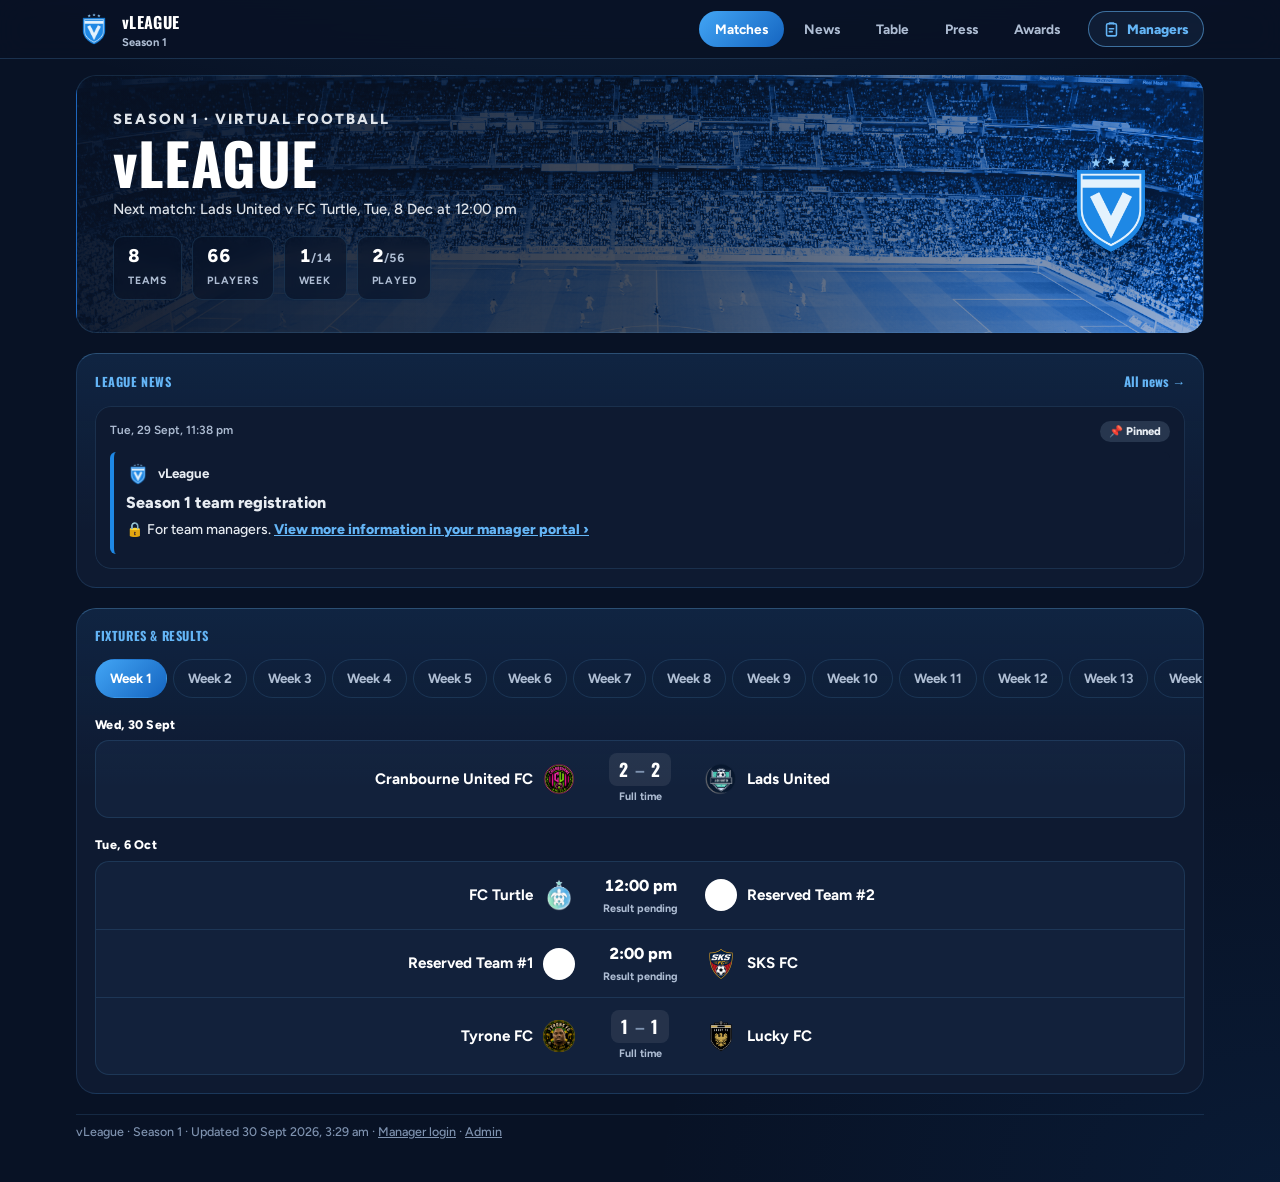
==== index.html @ 28e67afb "vLeague: a balanced mix of blue. Dark navy page, blue-washed cards, blue section titles Between the " ====
<!DOCTYPE html>
<html lang="en">
<head>
  <meta charset="UTF-8">
  <meta name="viewport" content="width=device-width, initial-scale=1.0, viewport-fit=cover">
  <title>vLeague</title>
  <meta name="description" content="Fixtures, results and live matches for vLeague Season 1.">
  <meta name="theme-color" content="#061a38">
  <link rel="icon" type="image/png" href="assets/league/logo.png">
  <link rel="preconnect" href="https://fonts.googleapis.com">
  <link rel="preconnect" href="https://fonts.gstatic.com" crossorigin>
  <link rel="stylesheet" href="https://fonts.googleapis.com/css2?family=Oswald:wght@500;700&family=Figtree:wght@400;500;600;700;800&display=swap">
  <link rel="stylesheet" href="css/styles.css?v=202609301619">
  <link rel="stylesheet" href="css/news.css?v=202609301619">
  <script type="importmap">{"imports":{"./js/admin-league.js":"./js/admin-league.js?v=202609301619","./js/admin-news.js":"./js/admin-news.js?v=202609301619","./js/admin-ui.js":"./js/admin-ui.js?v=202609301619","./js/admin.js":"./js/admin.js?v=202609301619","./js/awards.js":"./js/awards.js?v=202609301619","./js/broadcast.js":"./js/broadcast.js?v=202609301619","./js/config.js":"./js/config.js?v=202609301619","./js/data.js":"./js/data.js?v=202609301619","./js/highlights.js":"./js/highlights.js?v=202609301619","./js/home.js":"./js/home.js?v=202609301619","./js/league.js":"./js/league.js?v=202609301619","./js/manager-news.js":"./js/manager-news.js?v=202609301619","./js/manager-scout.js":"./js/manager-scout.js?v=202609301619","./js/manager.js":"./js/manager.js?v=202609301619","./js/managers.js":"./js/managers.js?v=202609301619","./js/match-player.js":"./js/match-player.js?v=202609301619","./js/match.js":"./js/match.js?v=202609301619","./js/news-page.js":"./js/news-page.js?v=202609301619","./js/news.js":"./js/news.js?v=202609301619","./js/press-effect.js":"./js/press-effect.js?v=202609301619","./js/press-panels.js":"./js/press-panels.js?v=202609301619","./js/press-view.js":"./js/press-view.js?v=202609301619","./js/press.js":"./js/press.js?v=202609301619","./js/replay.js":"./js/replay.js?v=202609301619","./js/sim-worker.js":"./js/sim-worker.js?v=202609301619","./js/simulate.js":"./js/simulate.js?v=202609301619","./js/table.js":"./js/table.js?v=202609301619","./js/ui.js":"./js/ui.js?v=202609301619","./js/updates.js":"./js/updates.js?v=202609301619","./js/viewers.js":"./js/viewers.js?v=202609301619"}}</script>
  <script type="module" src="js/home.js?v=202609301619"></script>
  <script type="module" src="js/updates.js?v=202609301619"></script>
</head>
<body>
  <header class="topbar">
    <div class="topbar-inner">
      <a class="brand" href="index.html"><img src="assets/league/logo.png" alt="" onerror="this.remove()"><span><b><span class="long">vLEAGUE</span><span class="short">vLEAGUE</span></b><small id="season-label">Season 1</small></span></a>
      <nav class="nav" aria-label="Site">
        <a href="index.html" aria-current="page">Matches</a>
        <a href="news.html">News</a>
        <a href="table.html">Table</a>
        <a href="press.html">Press</a>
        <a href="awards.html">Awards</a>
      </nav>
      <a class="mgr-btn" href="manager.html" aria-label="Manager Hub"><svg viewBox="0 0 24 24" fill="none" stroke="currentColor" stroke-width="2.2" stroke-linecap="round" stroke-linejoin="round" aria-hidden="true"><rect x="5" y="4" width="14" height="17" rx="2"/><path d="M9 4V3h6v1"/><path d="M9 11h6M9 15h4"/></svg><span>Managers</span></a>
    </div>
  </header>

  <div class="app">
    <section class="hero">
      <div class="hero-text">
        <p class="eyebrow" id="hero-eyebrow">Season 1 · Virtual football</p>
        <h1 class="hero-name">vLEAGUE</h1>
        <p id="hero-status">Loading matches…</p>
        <div class="hero-facts" id="hero-facts"></div>
      </div>
      <img class="hero-logo" src="assets/league/logo.png" alt="" onerror="this.remove()">
    </section>

    <div class="notice" id="notice" hidden></div>

    <section class="card news-latest" id="news-latest" hidden>
      <h2 class="card-title">League news <a href="news.html">All news →</a></h2>
      <div class="nw-list" id="news-latest-list"></div>
    </section>

    <section class="card" id="fixtures">
      <h2 class="card-title">Fixtures &amp; results</h2>
      <div class="tabs" id="week-tabs" role="tablist" aria-label="Week"></div>
      <div class="match-list" id="week-list" role="tabpanel"><div class="loading"><div class="spinner"></div>Loading matches…</div></div>
    </section>

    <footer class="site-footer">
      <span>vLeague · Season 1 <span id="updated"></span> · <a href="manager.html">Manager login</a> · <a href="admin.html">Admin</a></span>
    </footer>
  </div>
</body>
</html>
---- css/styles.css ----
/* ==========================================================
   vLeague Season 1. Navy background, the Material Blue ramp, white as the accent (docs/BRAND.md).
   Mobile first: every layout works from 320px phones up to wide desktops.
   League colours live in the tokens below; team colours are the teams' own.
   ========================================================== */
:root {
  /* The Material Blue ramp */
  --blue-50: #e3f2fd; --blue-100: #bbdefb; --blue-200: #90caf9; --blue-300: #64b5f6; --blue-400: #42a5f5;
  --blue-500: #2196f3; --blue-600: #1e88e5; --blue-700: #1976d2; --blue-800: #1565c0; --blue-900: #0d47a1;
  --navy: #061a38;
  --white: #ffffff;

  /* Page neutrals: very dark navy, between flat black and brand blue. Blue accents do the rest. */
  --bg: #081225;
  --text: var(--white);
  --muted: #aebdd3;
  --faint: #7f93b0;
  --line: rgba(100, 181, 246, 0.14);
  --line-strong: #274066;
  --glass-border: var(--line);
  --surface: #0e1a31;
  --surface-raised: #15243f;
  --surface-2: rgba(100, 181, 246, 0.05);

  --brand-1: var(--blue-400);
  --brand-2: var(--blue-800);
  --brand: var(--blue-300);
  --brand-grad: linear-gradient(135deg, var(--blue-400) 0%, var(--blue-800) 100%);
  --on-brand: var(--white);            /* text on --brand-grad and blue fills */

  /* Match states: blues and white only (the pill text and dot carry the meaning) */
  --upcoming: var(--blue-400);
  --final: var(--blue-200);
  --live: var(--white);
  --loss: var(--blue-400);
  --draw: var(--blue-200);
  --gold: linear-gradient(135deg, var(--blue-50), var(--white), var(--blue-100));
  --gold-solid: var(--white);

  --font: 'Figtree', system-ui, -apple-system, 'Segoe UI', sans-serif;
  --font-display: 'Oswald', 'Arial Narrow', 'Roboto Condensed', sans-serif;
  --r-lg: 20px;
  --r-md: 14px;
  --r-sm: 10px;
  --max: 1160px;
}

*, *::before, *::after { box-sizing: border-box; }
html { scroll-behavior: smooth; -webkit-text-size-adjust: 100%; }
body {
  margin: 0; font-family: var(--font); font-weight: 500; line-height: 1.5;
  color: var(--text); min-height: 100vh;
  background: radial-gradient(1200px 500px at 50% -200px, rgba(66,165,245,.16), transparent 70%), radial-gradient(900px 600px at 100% 100%, rgba(21,101,192,.10), transparent 70%), var(--bg); overflow-x: hidden;
  -webkit-tap-highlight-color: transparent;
}
a { color: inherit; }
button, input, select { font: inherit; color: inherit; }
[hidden] { display: none !important; }
:focus-visible { outline: 2px solid var(--brand); outline-offset: 3px; border-radius: 6px; }

@keyframes fadeIn { from { opacity: 0; transform: translateY(8px); } to { opacity: 1; transform: none; } }
@keyframes livePulse { 0%, 100% { opacity: .5; } 50% { opacity: 1; } }
@keyframes spin { to { transform: rotate(360deg); } }

.app {
  max-width: var(--max); margin: 0 auto; display: grid; gap: 20px;
  padding: 16px max(16px, env(safe-area-inset-right)) calc(40px + env(safe-area-inset-bottom)) max(16px, env(safe-area-inset-left));
}
.stack { display: grid; gap: 20px; min-width: 0; align-content: start; }
.stack > * { min-width: 0; }
.muted { color: var(--muted); }
.empty { color: var(--muted); padding: 18px; text-align: center; font-size: .9rem; margin: 0; }
.spinner { width: 28px; height: 28px; border: 3px solid rgba(255,255,255,.1); border-top-color: var(--final); border-radius: 50%; animation: spin .9s linear infinite; margin: 0 auto 10px; }
.loading { text-align: center; color: var(--muted); padding: 40px 0; }

/* ---------- Top bar (every page) ---------- */
.topbar {
  position: sticky; top: 0; z-index: 30;
  background: rgba(8, 18, 37, .88); backdrop-filter: blur(14px); -webkit-backdrop-filter: blur(14px);
  border-bottom: 1px solid rgba(100,181,246,.2);
  padding-top: env(safe-area-inset-top);
}
.topbar-inner {
  max-width: var(--max); margin: 0 auto; display: flex; align-items: center; justify-content: space-between; gap: 12px;
  padding: 10px max(16px, env(safe-area-inset-right)) 10px max(16px, env(safe-area-inset-left));
}
.brand { display: flex; align-items: center; gap: 10px; text-decoration: none; min-width: 0; }
.brand img { width: 36px; height: 36px; object-fit: contain; flex: none; }
.brand b { font-weight: 800; font-size: 1rem; letter-spacing: -.2px; white-space: nowrap; }
.brand small { display: block; font-size: .7rem; font-weight: 700; color: var(--muted); line-height: 1.1; white-space: nowrap; }
.brand .long { display: none; }
.nav { display: flex; gap: 4px; }
.nav a {
  padding: 8px 12px; border-radius: 999px; text-decoration: none; font-size: .85rem; font-weight: 700; color: var(--muted);
  min-height: 36px; display: inline-flex; align-items: center;
}
.nav a:hover { color: var(--text); background: var(--surface-2); }
.nav a[aria-current="page"] { background: var(--brand-grad); color: var(--on-brand); }
/* Five nav links: the full league name and roomy links only once there's space for them. */
@media (min-width: 480px) and (max-width: 559px) { .nav a { padding: 8px 7px; font-size: .8rem; } }
@media (min-width: 560px) and (max-width: 799px) { .nav a { padding: 8px 10px; } }
@media (min-width: 800px) {
  .brand .short { display: none; }
  .brand .long { display: inline; }
  .nav a { padding: 8px 16px; }
}
@media (max-width: 479px) {
  .brand small { display: none; }
  .nav { gap: 0; }
  .nav a { padding: 8px 9px; font-size: .8rem; }
}

/* Manager Hub button (top bar) */
.topbar-inner .nav { margin-left: auto; }
.mgr-btn {
  display: inline-flex; align-items: center; gap: 7px; flex: none; min-height: 36px; padding: 7px 14px; border-radius: 999px; text-decoration: none;
  font-size: .85rem; font-weight: 800; color: var(--brand); border: 1.5px solid rgba(100,181,246,.55); background: rgba(100,181,246,.08);
}
.mgr-btn svg { width: 17px; height: 17px; }
.mgr-btn:hover { background: rgba(100,181,246,.16); }
.mgr-btn[aria-current="page"] { background: var(--brand-grad); color: var(--on-brand); border-color: transparent; }
@media (max-width: 799px) { .mgr-btn span { display: none; } .mgr-btn { padding: 0; width: 36px; justify-content: center; } }
@media (max-width: 479px) { .brand b { display: none; } }
/* Five nav links + the Managers button on small phones. Below 375px the logo gives way (Matches is the home page). */
@media (max-width: 419px) { .topbar-inner { gap: 8px; } .nav a { padding: 8px 6px; font-size: .78rem; } }
@media (max-width: 374px) { .brand { display: none; } .nav a { padding: 8px 5px; } }

/* ---------- Home hero ---------- */
.hero {
  display: flex; align-items: center; justify-content: space-between; gap: 20px;
  border-radius: var(--r-lg); padding: 24px 20px; overflow: hidden; border: 1px solid var(--line);
  background: linear-gradient(90deg, rgba(8,18,37,.94) 0%, rgba(8,18,37,.75) 50%, rgba(13,71,161,.4)), url('../assets/league/title.jpg') center / cover no-repeat;
  /* The stadium photo is shown in the league's blues only (no green pitch). */
  background-color: var(--blue-800); background-blend-mode: normal, luminosity;
}
.hero-text { min-width: 0; }
.hero-logo { display: none; width: 112px; height: 112px; object-fit: contain; filter: drop-shadow(0 10px 30px rgba(0,0,0,.6)); flex: none; }
.hero-facts { display: flex; gap: 10px; margin-top: 16px; flex-wrap: wrap; }
.hero-facts > div { padding: 8px 14px; border-radius: var(--r-sm); background: rgba(8,18,37,.6); border: 1px solid var(--line); backdrop-filter: blur(6px); -webkit-backdrop-filter: blur(6px); }
.hero-facts b { display: block; font-size: 1.15rem; font-weight: 800; line-height: 1.2; font-variant-numeric: tabular-nums; }
.hero-facts b small { font-size: .75rem; color: var(--muted); font-weight: 700; }
.hero-facts span { font-size: .66rem; font-weight: 700; letter-spacing: .8px; text-transform: uppercase; color: var(--muted); }
@media (min-width: 600px) { .hero { padding: 32px 36px; } .hero-logo { display: block; } }
@media (max-width: 479px) {
  .hero-facts { gap: 6px; flex-wrap: nowrap; }
  .hero-facts > div { flex: 1 1 0; min-width: 0; padding: 7px 8px; }
  .hero-facts b { font-size: 1rem; }
  .hero-facts span { font-size: .58rem; letter-spacing: .4px; }
}
.eyebrow { display: flex; align-items: center; gap: 8px; margin: 0; font-size: .72rem; font-weight: 800; letter-spacing: 2px; text-transform: uppercase; color: var(--brand); }
.hero h1 { margin: 4px 0 6px; font-size: clamp(1.7rem, 6vw, 2.6rem); font-weight: 800; letter-spacing: -.6px; line-height: 1.1; }
.hero p { margin: 0; color: #dfe4ea; font-size: .92rem; }
.pulse { display: inline-block; width: 8px; height: 8px; border-radius: 50%; background: currentColor; animation: livePulse 1.6s infinite ease-in-out; flex: none; }

.notice {
  border-radius: var(--r-md); padding: 10px 16px; font-size: .85rem; font-weight: 600; text-align: center;
  background: rgba(66,165,245,.1); border: 1px solid rgba(100,181,246,.35); color: #e8edf3;
}

/* ---------- Cards ---------- */
.card {
  /* A soft blue wash at the top and a brighter top edge give each card some brand colour without a blue block. */
  background: linear-gradient(180deg, rgba(30,136,229,.09), rgba(30,136,229,0) 180px), var(--surface); border: 1px solid var(--line); border-top-color: rgba(100,181,246,.34); border-radius: var(--r-lg); padding: 18px;
  position: relative; overflow: hidden; min-width: 0; animation: fadeIn .4s ease both;
}
.card-title {
  margin: 0 0 14px; font-size: .78rem; font-weight: 800; letter-spacing: .6px; text-transform: uppercase; color: var(--blue-300);
  display: flex; align-items: center; justify-content: space-between; gap: 10px;
}
[id] { scroll-margin-top: 76px; }
.card-title a { text-transform: none; letter-spacing: 0; color: var(--brand); text-decoration: none; font-size: .82rem; }
.card-title a:hover { text-decoration: underline; }

.layout { display: grid; gap: 20px; align-items: start; }
@media (min-width: 960px) { .layout { grid-template-columns: minmax(0, 1fr) 380px; } }

/* ---------- Team logo ---------- */
.logo { width: var(--s, 38px); height: var(--s, 38px); object-fit: contain; flex: none; }
.logo-fallback { display: grid; place-items: center; border-radius: 50%; font-weight: 900; font-size: calc(var(--s, 38px) * .32); color: #fff; background: var(--c, #475569); }

/* ---------- Status pill ---------- */
.pill {
  display: inline-flex; align-items: center; gap: 6px; padding: 2px 9px; border-radius: 999px; font-size: .66rem; font-weight: 800;
  letter-spacing: .5px; text-transform: uppercase; color: var(--pc, var(--muted)); white-space: nowrap;
  background: color-mix(in srgb, currentColor 14%, transparent);
}
.pill .pulse { width: 6px; height: 6px; }
/* LIVE is the white accent; postponed and unconfirmed are outlined (no red: docs/BRAND.md). */
.pill-live { background: var(--white); color: var(--navy); }
.pill-postponed, .pill-tba { background: transparent; box-shadow: inset 0 0 0 1px currentColor; }
.countdown { font-size: .72rem; font-weight: 700; color: var(--upcoming); font-variant-numeric: tabular-nums; white-space: nowrap; }

/* ---------- Week tabs ---------- */
.tabs { display: flex; gap: 6px; overflow-x: auto; margin: 0 -18px 14px; padding: 0 18px 4px; scrollbar-width: none; }
.tabs::-webkit-scrollbar { display: none; }
.tab {
  flex: none; padding: 8px 14px; min-height: 36px; border-radius: 999px; border: 1px solid var(--line); background: transparent;
  color: var(--muted); font-weight: 700; font-size: .84rem; cursor: pointer;
}
.tab:hover { color: var(--text); }
.tab[aria-selected="true"] { background: var(--brand-grad); color: var(--on-brand); border-color: transparent; }

/* ---------- Match list (grouped by day) ---------- */
.match-list { display: grid; gap: 18px; }
.day-head { margin: 0 0 6px; font-size: .78rem; font-weight: 800; color: var(--text); letter-spacing: .3px; }
.day-head span { color: var(--muted); font-weight: 600; margin-left: 4px; }
.rows { border: 1px solid var(--line); border-radius: var(--r-md); overflow: hidden; background: var(--surface-2); }
.match {
  display: grid; grid-template-columns: minmax(0, 1fr) 96px minmax(0, 1fr); align-items: center; gap: 10px;
  padding: 12px 12px; min-height: 64px; text-decoration: none; position: relative; transition: background .15s;
}
.match + .match { border-top: 1px solid var(--line); }
.match:hover { background: rgba(255,255,255,.05); }
.match.is-live { background: color-mix(in srgb, var(--live) 7%, transparent); }
.match.is-live::before { content: ''; position: absolute; left: 0; top: 0; bottom: 0; width: 3px; background: var(--live); }
.m-team { display: flex; align-items: center; gap: 10px; min-width: 0; }
.m-team.home { justify-content: flex-end; text-align: right; }
.m-name { min-width: 0; white-space: nowrap; overflow: hidden; text-overflow: ellipsis; font-size: .95rem; }
.m-name b { font-weight: 700; }
.m-name .full { display: none; }
.m-mid { display: grid; justify-items: center; gap: 3px; text-align: center; }
.m-mid small { font-size: .68rem; font-weight: 700; color: var(--muted); white-space: nowrap; }
.score { display: inline-flex; align-items: center; gap: 6px; font-weight: 800; font-size: 1.1rem; padding: 3px 10px; border-radius: 8px; background: rgba(255,255,255,.08); font-variant-numeric: tabular-nums; white-space: nowrap; }
.score i { font-style: normal; color: var(--faint); font-weight: 600; }
.match.is-live .score { background: var(--white); color: var(--navy); }
.live-note { display: inline-flex; align-items: center; gap: 5px; color: var(--live); font-variant-numeric: tabular-nums; }
.live-note .pulse { width: 6px; height: 6px; }
.kick { font-weight: 800; font-size: 1rem; white-space: nowrap; font-variant-numeric: tabular-nums; }
@media (min-width: 520px) {
  .m-name .code { display: none; }
  .m-name .full { display: inline; }
  .match { padding: 12px 16px; grid-template-columns: minmax(0, 1fr) 110px minmax(0, 1fr); }
}

/* ---------- League table ---------- */
.table-wrap { margin: 0 -8px; }
.ladder { width: 100%; border-collapse: collapse; font-variant-numeric: tabular-nums; font-size: .88rem; }
.ladder th { font-size: .68rem; letter-spacing: .5px; color: var(--muted); font-weight: 800; padding: 0 4px 8px; text-align: center; }
.ladder td { padding: 8px 4px; text-align: center; border-top: 1px solid var(--line); }
.ladder tr.cut td { border-bottom: 2px dashed rgba(100,181,246,.45); }
.ladder .pos { width: 34px; font-weight: 900; }
.ladder .pos small { display: block; font-size: .6rem; font-weight: 800; line-height: 1; }
.ladder .up { color: var(--final); } .ladder .down { color: var(--loss); }
.ladder .t { text-align: left; }
.ladder .t > div { display: flex; align-items: center; gap: 10px; min-width: 0; }
.ladder .t b { display: block; font-weight: 800; }
.ladder .t small { display: block; font-size: .72rem; color: var(--muted); white-space: nowrap; overflow: hidden; text-overflow: ellipsis; max-width: 110px; }
.ladder .pts { font-weight: 800; color: var(--text); }
.ladder tbody tr:nth-child(-n+4) .pos { color: var(--brand); }
.ladder td:first-child { box-shadow: inset 3px 0 0 var(--tc, transparent); }
.ladder .form { display: none; }
.ladder .gfga { display: none; }
/* The Table page has room for goals for/against, form and full names. */
@media (min-width: 620px) {
  .ladder-full .form, .ladder-full .gfga { display: table-cell; }
  .ladder-full .t small { max-width: none; }
}
.form-dots { display: flex; gap: 3px; justify-content: center; }
.form-dots i { width: 18px; height: 18px; border-radius: 5px; font-style: normal; font-size: .62rem; font-weight: 900; display: grid; place-items: center; color: var(--on-brand); }
.form-dots .W { background: var(--blue-400); color: var(--navy); } .form-dots .D { background: var(--blue-800); color: var(--white); } .form-dots .L { background: transparent; color: var(--blue-100); box-shadow: inset 0 0 0 1.5px var(--blue-700); }
.legend { font-size: .74rem; color: var(--faint); margin: 12px 0 0; }
/* Single-column tablets have room for form and full names. */
@media (min-width: 620px) and (max-width: 959px) {
  .ladder .form { display: table-cell; }
  .ladder .t small { max-width: none; }
}

/* ---------- Top scorers ---------- */
.mini-list { display: grid; gap: 6px; }
.mini-row { display: flex; align-items: center; gap: 10px; padding: 8px 10px; border-radius: var(--r-sm); background: var(--surface-2); font-size: .88rem; }
.mini-row .dot { width: 9px; height: 9px; border-radius: 50%; background: var(--tc); flex: none; }
.mini-row .val { margin-left: auto; font-weight: 900; font-variant-numeric: tabular-nums; }

/* ---------- Page heading (awards) ---------- */
.page-head h1 { margin: 2px 0 4px; font-size: clamp(1.7rem, 6vw, 2.4rem); font-weight: 800; letter-spacing: -.5px; line-height: 1.1; }
.page-head p { margin: 0; color: var(--muted); }
.eyebrow.gold { color: var(--gold-solid); }

/* ---------- Footer ---------- */
.site-footer { display: flex; justify-content: space-between; align-items: center; flex-wrap: wrap; gap: 8px; color: var(--faint); font-size: .78rem; padding-top: 8px; border-top: 1px solid var(--line); }

/* ---------- "League updated" popup ---------- */
.update-toast {
  position: fixed; z-index: 70; left: 50%; top: calc(10px + env(safe-area-inset-top));
  width: min(560px, calc(100% - 20px)); transform: translate(-50%, -140%); transition: transform .35s cubic-bezier(.16,1,.3,1);
  display: flex; align-items: center; gap: 12px; padding: 12px 12px 12px 16px; border-radius: 16px;
  background: var(--surface-raised); border: 1px solid rgba(100,181,246,.45); box-shadow: 0 16px 40px rgba(0,0,0,.55), 0 0 0 4px rgba(100,181,246,.1);
}
.update-toast.in { transform: translate(-50%, 0); }
.update-icon { font-size: 1.4rem; flex: none; }
.update-text { min-width: 0; flex: 1; line-height: 1.3; }
.update-text b { display: block; font-size: .92rem; font-weight: 800; }
.update-text span { font-size: .8rem; color: var(--blue-100); }
.update-btn { flex: none; padding: 9px 16px; min-height: 40px; border: 0; border-radius: 999px; background: var(--brand-grad); color: var(--on-brand); font-weight: 800; font-size: .85rem; cursor: pointer; }
.update-btn:hover { filter: brightness(1.08); }
.update-close { flex: none; width: 32px; height: 32px; border: 0; border-radius: 50%; background: transparent; color: var(--muted); font-size: 1.3rem; line-height: 1; cursor: pointer; }
.update-close:hover { background: rgba(255,255,255,.08); color: var(--text); }

@media (prefers-reduced-motion: reduce) {
  *, *::before { animation: none !important; transition: none !important; }
}

/* Running the league: finals, postponements, points adjustments */
.stage-tag { color: var(--gold-solid); font-weight: 800; letter-spacing: .02em; }
.kick.pp { color: var(--loss); }
.ladder .adj { color: var(--gold-solid); font-weight: 800; margin-left: 1px; }
.ladder-notes { padding: 8px 14px 4px; font-size: .72rem; color: var(--muted); }
.ladder-notes p { margin: 2px 0; }
/* Live viewer counts (js/viewers.js) */
.viewers { display: inline-flex; align-items: center; gap: 4px; margin-left: 6px; padding: 1px 7px; border-radius: 999px; background: rgba(255,255,255,.08); color: var(--text); font-size: .72rem; font-weight: 700; font-variant-numeric: tabular-nums; white-space: nowrap; }
.viewers-eye { font-size: .8em; }
#sb-viewers:empty { display: none; }
#sb-viewers .viewers { margin: 6px 0 0; font-size: .8rem; }
.hero-facts .fact-online b { display: flex; align-items: center; gap: 6px; color: var(--white); }
.hero-facts .fact-online .pulse { width: 7px; height: 7px; color: var(--live); }
.live-note .added { color: var(--white); font-weight: 900; }

/* ---------- Press meters (js/press-view.js; docs/PRESS_EFFECT.md) ----------
   vLeague blues (docs/BRAND.md): up white, down Blue 400, flat Blue 200. Every value also has ▲/▼ and a sign. */
:root { --pm-up: var(--white); --pm-down: var(--blue-400); --pm-flat: var(--blue-200); }
.pm { display: grid; gap: 10px; }
.pm-title { margin: 0; font-size: .9rem; font-weight: 800; }
.pm-grid { display: grid; grid-template-columns: repeat(auto-fit, minmax(150px, 1fr)); gap: 8px; }
.pm-tile { display: grid; gap: 4px; padding: 10px 12px; border-radius: 12px; background: var(--surface-2); border: 1px solid var(--line); cursor: help; }
.pm-label { font-size: .72rem; font-weight: 700; color: var(--muted); }
.pm-value { font-size: 1.25rem; font-weight: 900; font-variant-numeric: tabular-nums; display: inline-flex; align-items: center; gap: 6px; }
.pm-value.up { color: var(--pm-up); } .pm-value.down { color: var(--pm-down); } .pm-value.flat { color: var(--pm-flat); }
.pm-arrow { font-size: .7em; }
.pm-bar { position: relative; height: 6px; border-radius: 999px; background: rgba(255,255,255,.07); overflow: hidden; }
.pm-bar::after { content: ''; position: absolute; left: 50%; top: -1px; bottom: -1px; width: 2px; margin-left: -1px; background: var(--surface); }
.pm-fill { position: absolute; top: 0; bottom: 0; border-radius: 4px; }
.pm-fill.up { background: var(--pm-up); } .pm-fill.down { background: var(--pm-down); } .pm-fill.flat { background: var(--pm-flat); }
.pm-mood { font-size: .74rem; font-weight: 700; color: var(--text); }
.pm-why > summary { cursor: pointer; font-size: .8rem; font-weight: 800; color: var(--muted); }
.pm-table { width: 100%; border-collapse: collapse; font-size: .8rem; margin-top: 6px; }
.pm-table th, .pm-table td { text-align: left; padding: 6px 8px; border-bottom: 1px solid var(--line); vertical-align: top; }
.pm-table th { font-size: .7rem; color: var(--muted); }
.pm-table .pm-value { font-size: .85rem; }
.pm-note { margin: 4px 0 0; font-size: .76rem; color: var(--muted); }
.pm-chips { display: inline-flex; flex-wrap: wrap; gap: 6px; }
.pm-chip { font-size: .72rem; font-weight: 800; padding: 2px 8px; border-radius: 999px; background: rgba(255,255,255,.06); font-variant-numeric: tabular-nums; }
.pm-chip.up { color: var(--pm-up); } .pm-chip.down { color: var(--pm-down); } .pm-chip.flat { color: var(--pm-flat); }

/* ---------- vLeague display type (Oswald): the name, headings, scores ---------- */
.brand b, .hero h1, .page-head h1, .card-title, .score, .pm-value, .stage-tag { font-family: var(--font-display); }
.brand b { font-weight: 700; letter-spacing: .02em; }
.hero h1, .page-head h1 { font-weight: 700; letter-spacing: .01em; text-transform: uppercase; }
.hero h1.hero-name { text-transform: none; font-size: clamp(2.4rem, 9vw, 3.6rem); line-height: 1; }   /* vLEAGUE keeps its lowercase v */
.score { font-weight: 700; letter-spacing: .02em; }
---- css/news.css ----
/* League news posts (js/news.js). Loaded by the manager portal, the public pages and edit mode,
   so it doesn't depend on manager.css or admin.css. Embeds follow Discord's look. */

.nw-list { display: grid; gap: 16px; min-width: 0; }
.nw-post { display: grid; gap: 10px; min-width: 0; padding: 14px; border-radius: 16px; background: var(--surface); border: 1px solid var(--line, rgba(255,255,255,.08)); scroll-margin-top: 80px; }
.nw-post.pinned { border-color: rgba(187,222,251,.35); }
.nw-post.flash { animation: nwFlash 1.6s ease-out; }
@keyframes nwFlash { 0% { box-shadow: 0 0 0 3px var(--brand, #64b5f6); } 100% { box-shadow: 0 0 0 0 transparent; } }
.nw-post a { color: #64b5f6; }

.nw-meta { display: flex; flex-wrap: wrap; align-items: center; gap: 6px; font-size: .74rem; color: var(--muted, var(--muted)); font-weight: 600; }
.nw-when { margin-right: auto; }
.nw-chip { display: inline-flex; align-items: center; gap: 4px; padding: 2px 9px; border-radius: 999px; background: rgba(255,255,255,.07); color: var(--muted, var(--muted)); font-weight: 800; font-size: .7rem; white-space: nowrap; }
.nw-chip.pin { background: rgba(187,222,251,.14); color: #e8edf3; }
.nw-chip.due { background: rgba(187,222,251,.14); color: #e8edf3; }
.nw-chip.due.overdue { background: rgba(144,202,249,.18); color: #e8edf3; }
.nw-chip.new { background: #90caf9; color: #fff; }
.nw-post.todo { border-color: rgba(187,222,251,.5); }

/* ---- Embed ---- */
.nw-embed { display: grid; gap: 8px; min-width: 0; padding: 10px 14px 14px 12px; border-radius: 6px; background: var(--surface); border-left: 4px solid var(--ec, #1e88e5); color: #e8edf3; font-size: .92rem; line-height: 1.4; }
.nw-embed-grid { display: flex; gap: 14px; min-width: 0; }
.nw-embed-main { display: grid; gap: 8px; min-width: 0; flex: 1; align-content: start; }
.nw-author { display: flex; align-items: center; gap: 8px; font-size: .84rem; font-weight: 700; color: #e8edf3; }
.nw-author a { color: inherit; text-decoration: none; }
.nw-author a:hover { text-decoration: underline; }
.nw-icon { width: 24px; height: 24px; border-radius: 50%; object-fit: cover; flex: none; }
.nw-title { font-weight: 800; font-size: 1rem; color: #e8edf3; overflow-wrap: anywhere; }
a.nw-title { color: #64b5f6; text-decoration: none; }
a.nw-title:hover { text-decoration: underline; }
.nw-desc { overflow-wrap: anywhere; }
.nw-desc p, .nw-fvalue p { margin: 0 0 6px; }
.nw-desc p:last-child, .nw-fvalue p:last-child { margin-bottom: 0; }
.nw-desc ul, .nw-fvalue ul { margin: 4px 0; padding-left: 20px; }
.nw-desc blockquote, .nw-fvalue blockquote { margin: 4px 0; padding: 0 0 0 10px; border-left: 4px solid var(--line-strong); }
.nw-h { margin: 6px 0 4px; line-height: 1.25; color: #e8edf3; }
h3.nw-h { font-size: 1.2rem; } h4.nw-h { font-size: 1.05rem; } h5.nw-h { font-size: .95rem; }
.nw-embed code, .nw-post code { font-family: ui-monospace, Consolas, monospace; font-size: .85em; padding: 1px 4px; border-radius: 4px; background: var(--bg); }
.nw-spoiler { background: var(--bg); color: transparent; border-radius: 4px; padding: 0 2px; cursor: pointer; transition: color .15s, background .15s; }
.nw-spoiler:focus, .nw-spoiler:active { color: inherit; background: rgba(255,255,255,.1); outline: none; }
.nw-fields { display: grid; grid-template-columns: repeat(3, minmax(0, 1fr)); gap: 8px 14px; }
.nw-field { grid-column: 1 / -1; min-width: 0; }
.nw-field.inline { grid-column: auto; }
.nw-fname { font-weight: 800; font-size: .84rem; color: #e8edf3; margin-bottom: 2px; }
.nw-fvalue { font-size: .88rem; overflow-wrap: anywhere; }
.nw-thumb { width: 80px; height: 80px; object-fit: contain; border-radius: 4px; flex: none; }
.nw-image { width: 100%; max-height: 420px; object-fit: contain; border-radius: 4px; background: var(--bg); }
.nw-footer { display: flex; align-items: center; gap: 8px; font-size: .74rem; color: var(--muted); }
.nw-footer .nw-icon { width: 20px; height: 20px; }
.nw-buttons { display: flex; flex-wrap: wrap; gap: 8px; }

/* ---- Buttons ---- */
.nw-btn { display: inline-flex; align-items: center; justify-content: center; gap: 6px; min-height: 36px; padding: 7px 16px; border-radius: 6px; border: 0; font: inherit; font-weight: 800; font-size: .84rem; text-decoration: none; cursor: pointer; }
.nw-post a.nw-btn { color: #fff; }
.nw-btn.primary { background: #1e88e5; color: #fff; }
.nw-btn.primary:hover { background: #1565c0; }
.nw-btn.secondary { background: var(--line-strong); color: #fff; }
.nw-btn.secondary:hover { background: var(--faint); }
.nw-btn.link { background: var(--line-strong); color: #fff; }
.nw-btn:disabled, .nw-btn.disabled { opacity: .5; cursor: default; }

/* ---- Live blocks ---- */
.nw-box { display: grid; gap: 8px; min-width: 0; padding: 12px 14px; border-radius: 12px; background: rgba(255,255,255,.03); border: 1px solid var(--line, rgba(255,255,255,.08)); }
.nw-box-title { font-size: .72rem; font-weight: 800; letter-spacing: .6px; text-transform: uppercase; color: var(--muted, var(--muted)); }
.nw-muted { color: var(--muted, var(--muted)); margin: 0; }
.nw-small { font-size: .78rem; }
.nw-more { font-size: .8rem; font-weight: 700; text-decoration: none; }
.nw-post a.nw-more { color: var(--brand, #64b5f6); }
.nw-more:hover { text-decoration: underline; }

.nw-table { width: 100%; border-collapse: collapse; font-size: .84rem; font-variant-numeric: tabular-nums; }
.nw-table th { text-align: left; font-size: .68rem; color: var(--muted, var(--muted)); font-weight: 800; padding: 2px 6px 6px; }
.nw-table td { padding: 5px 6px; border-top: 1px solid var(--line, rgba(255,255,255,.08)); }
.nw-table th:nth-child(n+3), .nw-table td:nth-child(n+3) { text-align: right; width: 42px; }
.nw-table th:first-child, .nw-table td:first-child { width: 24px; color: var(--muted, var(--muted)); }
.nw-table tr.me td { background: rgba(100,181,246,.07); }
.nw-tm { display: flex; align-items: center; gap: 8px; min-width: 0; }
.nw-tm > span:last-child { overflow: hidden; text-overflow: ellipsis; white-space: nowrap; }

.nw-fx { display: grid; grid-template-columns: minmax(0, 1fr) auto minmax(0, 1fr); align-items: center; gap: 10px; padding: 7px 4px; border-top: 1px solid var(--line, rgba(255,255,255,.08)); text-decoration: none; font-size: .86rem; font-weight: 700; }
.nw-post a.nw-fx { color: var(--text, #ffffff); }
.nw-fx:first-of-type { border-top: 0; }
.nw-fx.me { background: rgba(100,181,246,.06); border-radius: 8px; }
.nw-fx .h, .nw-fx .a { display: flex; align-items: center; gap: 8px; min-width: 0; overflow-wrap: anywhere; }
.nw-fx .h { justify-content: flex-end; text-align: right; }
.nw-fx .m { display: grid; justify-items: center; min-width: 58px; font-variant-numeric: tabular-nums; }
.nw-fx .m small { font-size: .66rem; color: var(--muted, var(--muted)); font-weight: 700; }
.nw-fx .m .nw-live { color: var(--live, #64b5f6); }

.nw-teamcard { border-top: 3px solid var(--tc, var(--line-strong)); }
.nw-teamhead { display: flex; align-items: center; gap: 12px; }
.nw-teamhead b { display: block; font-size: 1.05rem; font-weight: 900; }
.nw-teamhead span { font-size: .8rem; color: var(--muted, var(--muted)); }
.nw-stats { display: grid; grid-template-columns: repeat(4, minmax(0, 1fr)); gap: 8px; }
.nw-stats > div { display: grid; gap: 2px; padding: 8px; border-radius: 10px; background: rgba(255,255,255,.04); text-align: center; }
.nw-stats b { font-size: 1rem; font-weight: 900; }
.nw-stats span { font-size: .66rem; color: var(--muted, var(--muted)); font-weight: 700; text-transform: uppercase; letter-spacing: .4px; }
.nw-form-dots { display: flex; justify-content: center; gap: 3px; }
.nw-form-dots i { font-style: normal; font-size: .62rem; font-weight: 900; width: 17px; height: 17px; display: grid; place-items: center; border-radius: 4px; color: var(--bg); }
.nw-form-dots .W { background: #42a5f5; color: #061a38; } .nw-form-dots .D { background: #1565c0; color: #ffffff; } .nw-form-dots .L { background: transparent; color: var(--muted); box-shadow: inset 0 0 0 1.5px #1976d2; }   /* docs/BRAND.md: W/D/L by letter and fill */

/* ---- Poll ---- */
.nw-question { font-weight: 800; font-size: 1rem; }
.nw-opts { display: grid; gap: 6px; }
.nw-opt { position: relative; display: flex; align-items: center; gap: 10px; min-height: 42px; padding: 8px 12px; border-radius: 10px; border: 1px solid var(--line, rgba(255,255,255,.1)); background: rgba(255,255,255,.03); color: inherit; font: inherit; font-weight: 700; font-size: .88rem; text-align: left; overflow: hidden; }
button.nw-opt { cursor: pointer; }
button.nw-opt:hover:not(:disabled) { border-color: var(--brand-2, #42a5f5); background: rgba(100,181,246,.06); }
button.nw-opt:disabled { cursor: default; opacity: .75; }
.nw-radio { width: 16px; height: 16px; border-radius: 50%; border: 2px solid var(--muted, var(--muted)); flex: none; }
.nw-opt.mine { border-color: var(--brand-2, #42a5f5); }
.nw-bar { position: absolute; inset: 0 auto 0 0; background: rgba(30,136,229,.22); z-index: 0; }
.nw-opt.mine .nw-bar { background: rgba(100,181,246,.16); }
.nw-otext, .nw-pct { position: relative; z-index: 1; }
.nw-otext { flex: 1; min-width: 0; overflow-wrap: anywhere; }
.nw-pct { font-size: .78rem; color: var(--muted, var(--muted)); white-space: nowrap; font-variant-numeric: tabular-nums; }
.nw-you { font-size: .66rem; font-weight: 900; padding: 1px 7px; border-radius: 999px; background: rgba(100,181,246,.14); color: var(--brand, #64b5f6); margin-left: 4px; }

/* ---- Forms ---- */
.nw-form { display: grid; gap: 14px; }
.nw-q { display: grid; gap: 6px; min-width: 0; }
.nw-qlabel { font-weight: 800; font-size: .9rem; }
.nw-req { color: #ffffff; margin-left: 3px; }
.nw-help { font-size: .8rem; color: var(--muted, var(--muted)); }
.nw-help p { margin: 0; }
.nw-input { width: 100%; min-height: 42px; padding: 9px 12px; border-radius: 10px; border: 1px solid var(--line, rgba(255,255,255,.12)); background: var(--bg); color: var(--text, #ffffff); font: inherit; font-size: .9rem; }
textarea.nw-input { resize: vertical; min-height: 90px; }
.nw-input:focus { outline: none; border-color: var(--brand-2, #42a5f5); }
.nw-input:disabled { opacity: .7; }
.nw-choices { display: grid; gap: 6px; }
.nw-check { display: flex; align-items: center; gap: 10px; min-height: 36px; font-size: .9rem; cursor: pointer; }
.nw-check input { width: 18px; height: 18px; accent-color: var(--brand-2, #42a5f5); flex: none; }
.nw-colour { display: flex; align-items: center; gap: 10px; }
.nw-colour input { width: 56px; height: 40px; padding: 2px; border-radius: 8px; border: 1px solid var(--line, rgba(255,255,255,.12)); background: var(--bg); cursor: pointer; }
.nw-upload { display: flex; flex-wrap: wrap; align-items: center; gap: 10px; }
.nw-upimg { width: 72px; height: 72px; object-fit: contain; border-radius: 10px; background: rgba(255,255,255,.05); border: 1px solid var(--line, rgba(255,255,255,.08)); }
.nw-upimg.empty { display: grid; place-items: center; font-size: .66rem; color: var(--muted, var(--muted)); text-align: center; padding: 6px; }
.nw-upmsg { flex-basis: 100%; }
.nw-qerr { color: #ffffff; font-size: .8rem; font-weight: 700; }
.nw-q.bad .nw-input, .nw-q.bad .nw-choices { border-color: #ffffff; }
.nw-formfoot { display: flex; flex-wrap: wrap; align-items: center; gap: 10px; }
.nw-formmsg { font-size: .82rem; font-weight: 700; }
.nw-formmsg.ok { color: var(--final, #90caf9); } .nw-formmsg.bad { color: #ffffff; }
.nw-state { padding: 8px 12px; border-radius: 10px; font-size: .84rem; font-weight: 700; background: rgba(255,255,255,.05); }
.nw-state.ok { background: rgba(100,181,246,.1); color: var(--muted); }
.nw-state.bad { background: rgba(144,202,249,.12); color: #e8edf3; }
.nw-late { font-size: .66rem; font-weight: 900; padding: 1px 7px; border-radius: 999px; background: rgba(144,202,249,.2); color: #e8edf3; margin-left: 4px; }
.nw-answers { display: grid; grid-template-columns: minmax(110px, auto) 1fr; gap: 6px 14px; margin: 0; font-size: .88rem; }
.nw-answers dt { color: var(--muted, var(--muted)); font-weight: 700; }
.nw-answers dd { margin: 0; min-width: 0; overflow-wrap: anywhere; display: flex; align-items: center; gap: 6px; }
.nw-swatch { width: 18px; height: 18px; border-radius: 5px; border: 1px solid rgba(255,255,255,.2); flex: none; }
.nw-formnote { font-size: .86rem; }

/* ---- Read receipt ---- */
.nw-ack { display: flex; flex-wrap: wrap; align-items: center; gap: 10px; }
.nw-ack.done { font-size: .82rem; font-weight: 800; color: var(--final, #90caf9); }

/* ---- Public teaser ---- */
.nw-post.teaser .nw-embed { gap: 6px; }
.nw-teasertext { margin: 0; font-size: .88rem; }
.nw-teasertext a { font-weight: 800; }

@media (max-width: 560px) {
  .nw-post { padding: 10px; }
  .nw-embed { padding: 10px 10px 12px 10px; }
  .nw-fields { grid-template-columns: repeat(2, minmax(0, 1fr)); }
  .nw-thumb { width: 60px; height: 60px; }
  .nw-stats { grid-template-columns: repeat(2, minmax(0, 1fr)); }
  .nw-fx { gap: 6px; font-size: .8rem; }
  .nw-fx .h > span, .nw-fx .a > span { display: none; }
  .nw-answers { grid-template-columns: 1fr; gap: 2px; }
  .nw-answers dd { margin-bottom: 6px; }
}

/* ---- Home page: latest posts, clipped ---- */
.nw-clip { position: relative; max-height: 460px; overflow: hidden; border-radius: 16px; }
.nw-clip .nw-readmore { display: none; }
.nw-clip.clipped::after { content: ''; position: absolute; left: 0; right: 0; bottom: 0; height: 110px; background: linear-gradient(transparent, var(--surface) 70%); pointer-events: none; }
.nw-clip.clipped .nw-readmore { display: inline-flex; position: absolute; left: 50%; bottom: 14px; transform: translateX(-50%); z-index: 1; padding: 8px 16px; border-radius: 999px; background: var(--brand-grad, #1e88e5); color: var(--on-brand, #ffffff); font-weight: 800; font-size: .84rem; text-decoration: none; white-space: nowrap; }
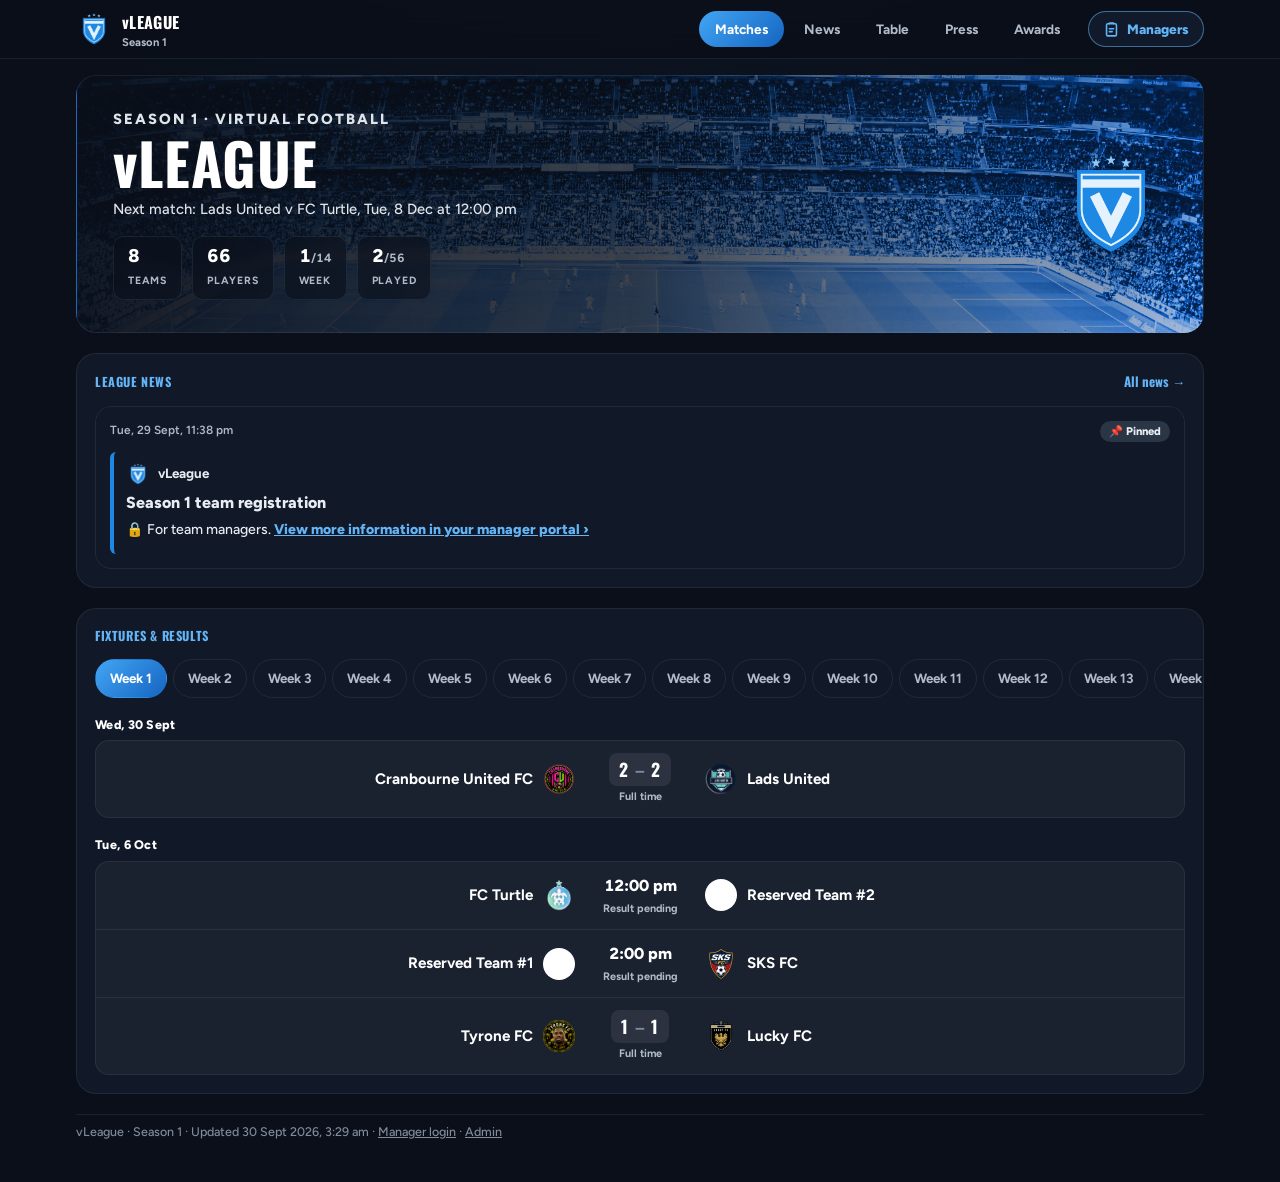
==== commit 5d9905e4: "vLeague: calmer balance of blue; real-world W/D/L colours Page near-black with a navy undertone (#0a" ====
--- a/index.html
+++ b/index.html
@@ -10,11 +10,11 @@
   <link rel="preconnect" href="https://fonts.googleapis.com">
   <link rel="preconnect" href="https://fonts.gstatic.com" crossorigin>
   <link rel="stylesheet" href="https://fonts.googleapis.com/css2?family=Oswald:wght@500;700&family=Figtree:wght@400;500;600;700;800&display=swap">
-  <link rel="stylesheet" href="css/styles.css?v=202609301619">
-  <link rel="stylesheet" href="css/news.css?v=202609301619">
-  <script type="importmap">{"imports":{"./js/admin-league.js":"./js/admin-league.js?v=202609301619","./js/admin-news.js":"./js/admin-news.js?v=202609301619","./js/admin-ui.js":"./js/admin-ui.js?v=202609301619","./js/admin.js":"./js/admin.js?v=202609301619","./js/awards.js":"./js/awards.js?v=202609301619","./js/broadcast.js":"./js/broadcast.js?v=202609301619","./js/config.js":"./js/config.js?v=202609301619","./js/data.js":"./js/data.js?v=202609301619","./js/highlights.js":"./js/highlights.js?v=202609301619","./js/home.js":"./js/home.js?v=202609301619","./js/league.js":"./js/league.js?v=202609301619","./js/manager-news.js":"./js/manager-news.js?v=202609301619","./js/manager-scout.js":"./js/manager-scout.js?v=202609301619","./js/manager.js":"./js/manager.js?v=202609301619","./js/managers.js":"./js/managers.js?v=202609301619","./js/match-player.js":"./js/match-player.js?v=202609301619","./js/match.js":"./js/match.js?v=202609301619","./js/news-page.js":"./js/news-page.js?v=202609301619","./js/news.js":"./js/news.js?v=202609301619","./js/press-effect.js":"./js/press-effect.js?v=202609301619","./js/press-panels.js":"./js/press-panels.js?v=202609301619","./js/press-view.js":"./js/press-view.js?v=202609301619","./js/press.js":"./js/press.js?v=202609301619","./js/replay.js":"./js/replay.js?v=202609301619","./js/sim-worker.js":"./js/sim-worker.js?v=202609301619","./js/simulate.js":"./js/simulate.js?v=202609301619","./js/table.js":"./js/table.js?v=202609301619","./js/ui.js":"./js/ui.js?v=202609301619","./js/updates.js":"./js/updates.js?v=202609301619","./js/viewers.js":"./js/viewers.js?v=202609301619"}}</script>
-  <script type="module" src="js/home.js?v=202609301619"></script>
-  <script type="module" src="js/updates.js?v=202609301619"></script>
+  <link rel="stylesheet" href="css/styles.css?v=202609301636">
+  <link rel="stylesheet" href="css/news.css?v=202609301636">
+  <script type="importmap">{"imports":{"./js/admin-league.js":"./js/admin-league.js?v=202609301636","./js/admin-news.js":"./js/admin-news.js?v=202609301636","./js/admin-ui.js":"./js/admin-ui.js?v=202609301636","./js/admin.js":"./js/admin.js?v=202609301636","./js/awards.js":"./js/awards.js?v=202609301636","./js/broadcast.js":"./js/broadcast.js?v=202609301636","./js/config.js":"./js/config.js?v=202609301636","./js/data.js":"./js/data.js?v=202609301636","./js/highlights.js":"./js/highlights.js?v=202609301636","./js/home.js":"./js/home.js?v=202609301636","./js/league.js":"./js/league.js?v=202609301636","./js/manager-news.js":"./js/manager-news.js?v=202609301636","./js/manager-scout.js":"./js/manager-scout.js?v=202609301636","./js/manager.js":"./js/manager.js?v=202609301636","./js/managers.js":"./js/managers.js?v=202609301636","./js/match-player.js":"./js/match-player.js?v=202609301636","./js/match.js":"./js/match.js?v=202609301636","./js/news-page.js":"./js/news-page.js?v=202609301636","./js/news.js":"./js/news.js?v=202609301636","./js/press-effect.js":"./js/press-effect.js?v=202609301636","./js/press-panels.js":"./js/press-panels.js?v=202609301636","./js/press-view.js":"./js/press-view.js?v=202609301636","./js/press.js":"./js/press.js?v=202609301636","./js/replay.js":"./js/replay.js?v=202609301636","./js/sim-worker.js":"./js/sim-worker.js?v=202609301636","./js/simulate.js":"./js/simulate.js?v=202609301636","./js/table.js":"./js/table.js?v=202609301636","./js/ui.js":"./js/ui.js?v=202609301636","./js/updates.js":"./js/updates.js?v=202609301636","./js/viewers.js":"./js/viewers.js?v=202609301636"}}</script>
+  <script type="module" src="js/home.js?v=202609301636"></script>
+  <script type="module" src="js/updates.js?v=202609301636"></script>
 </head>
 <body>
   <header class="topbar">
--- a/css/styles.css
+++ b/css/styles.css
@@ -10,17 +10,20 @@
   --navy: #061a38;
   --white: #ffffff;
 
-  /* Page neutrals: very dark navy, between flat black and brand blue. Blue accents do the rest. */
-  --bg: #081225;
+  /* Page neutrals: near-black with a navy undertone. Blue accents do the rest. */
+  --bg: #0a0f19;
   --text: var(--white);
-  --muted: #aebdd3;
-  --faint: #7f93b0;
-  --line: rgba(100, 181, 246, 0.14);
-  --line-strong: #274066;
+  --muted: #b0bac9;
+  --faint: #808b9c;
+  --line: rgba(160, 190, 230, 0.10);
+  --line-strong: #2a3446;
   --glass-border: var(--line);
-  --surface: #0e1a31;
-  --surface-raised: #15243f;
-  --surface-2: rgba(100, 181, 246, 0.05);
+  --surface: #111827;
+  --surface-raised: #182133;
+  --surface-2: rgba(255, 255, 255, 0.04);
+
+  /* Real-world result colours (form guides): not brand colours */
+  --res-w: #22a55b; --res-d: #7c8594; --res-l: #e5484d;
 
   --brand-1: var(--blue-400);
   --brand-2: var(--blue-800);
@@ -50,7 +53,7 @@
 body {
   margin: 0; font-family: var(--font); font-weight: 500; line-height: 1.5;
   color: var(--text); min-height: 100vh;
-  background: radial-gradient(1200px 500px at 50% -200px, rgba(66,165,245,.16), transparent 70%), radial-gradient(900px 600px at 100% 100%, rgba(21,101,192,.10), transparent 70%), var(--bg); overflow-x: hidden;
+  background: radial-gradient(1200px 500px at 50% -200px, rgba(66,165,245,.10), transparent 70%), var(--bg); overflow-x: hidden;
   -webkit-tap-highlight-color: transparent;
 }
 a { color: inherit; }
@@ -76,8 +79,8 @@
 /* ---------- Top bar (every page) ---------- */
 .topbar {
   position: sticky; top: 0; z-index: 30;
-  background: rgba(8, 18, 37, .88); backdrop-filter: blur(14px); -webkit-backdrop-filter: blur(14px);
-  border-bottom: 1px solid rgba(100,181,246,.2);
+  background: rgba(10, 15, 25, .9); backdrop-filter: blur(14px); -webkit-backdrop-filter: blur(14px);
+  border-bottom: 1px solid var(--line);
   padding-top: env(safe-area-inset-top);
 }
 .topbar-inner {
@@ -129,14 +132,14 @@
 .hero {
   display: flex; align-items: center; justify-content: space-between; gap: 20px;
   border-radius: var(--r-lg); padding: 24px 20px; overflow: hidden; border: 1px solid var(--line);
-  background: linear-gradient(90deg, rgba(8,18,37,.94) 0%, rgba(8,18,37,.75) 50%, rgba(13,71,161,.4)), url('../assets/league/title.jpg') center / cover no-repeat;
+  background: linear-gradient(90deg, rgba(10,15,25,.95) 0%, rgba(10,15,25,.78) 50%, rgba(13,71,161,.35)), url('../assets/league/title.jpg') center / cover no-repeat;
   /* The stadium photo is shown in the league's blues only (no green pitch). */
   background-color: var(--blue-800); background-blend-mode: normal, luminosity;
 }
 .hero-text { min-width: 0; }
 .hero-logo { display: none; width: 112px; height: 112px; object-fit: contain; filter: drop-shadow(0 10px 30px rgba(0,0,0,.6)); flex: none; }
 .hero-facts { display: flex; gap: 10px; margin-top: 16px; flex-wrap: wrap; }
-.hero-facts > div { padding: 8px 14px; border-radius: var(--r-sm); background: rgba(8,18,37,.6); border: 1px solid var(--line); backdrop-filter: blur(6px); -webkit-backdrop-filter: blur(6px); }
+.hero-facts > div { padding: 8px 14px; border-radius: var(--r-sm); background: rgba(10,15,25,.6); border: 1px solid var(--line); backdrop-filter: blur(6px); -webkit-backdrop-filter: blur(6px); }
 .hero-facts b { display: block; font-size: 1.15rem; font-weight: 800; line-height: 1.2; font-variant-numeric: tabular-nums; }
 .hero-facts b small { font-size: .75rem; color: var(--muted); font-weight: 700; }
 .hero-facts span { font-size: .66rem; font-weight: 700; letter-spacing: .8px; text-transform: uppercase; color: var(--muted); }
@@ -159,8 +162,7 @@
 
 /* ---------- Cards ---------- */
 .card {
-  /* A soft blue wash at the top and a brighter top edge give each card some brand colour without a blue block. */
-  background: linear-gradient(180deg, rgba(30,136,229,.09), rgba(30,136,229,0) 180px), var(--surface); border: 1px solid var(--line); border-top-color: rgba(100,181,246,.34); border-radius: var(--r-lg); padding: 18px;
+  background: var(--surface); border: 1px solid var(--line); border-radius: var(--r-lg); padding: 18px;
   position: relative; overflow: hidden; min-width: 0; animation: fadeIn .4s ease both;
 }
 .card-title {
@@ -257,7 +259,7 @@
 }
 .form-dots { display: flex; gap: 3px; justify-content: center; }
 .form-dots i { width: 18px; height: 18px; border-radius: 5px; font-style: normal; font-size: .62rem; font-weight: 900; display: grid; place-items: center; color: var(--on-brand); }
-.form-dots .W { background: var(--blue-400); color: var(--navy); } .form-dots .D { background: var(--blue-800); color: var(--white); } .form-dots .L { background: transparent; color: var(--blue-100); box-shadow: inset 0 0 0 1.5px var(--blue-700); }
+.form-dots .W { background: var(--res-w); color: #fff; } .form-dots .D { background: var(--res-d); color: #fff; } .form-dots .L { background: var(--res-l); color: #fff; }
 .legend { font-size: .74rem; color: var(--faint); margin: 12px 0 0; }
 /* Single-column tablets have room for form and full names. */
 @media (min-width: 620px) and (max-width: 959px) {
--- a/css/news.css
+++ b/css/news.css
@@ -97,7 +97,7 @@
 .nw-stats span { font-size: .66rem; color: var(--muted, var(--muted)); font-weight: 700; text-transform: uppercase; letter-spacing: .4px; }
 .nw-form-dots { display: flex; justify-content: center; gap: 3px; }
 .nw-form-dots i { font-style: normal; font-size: .62rem; font-weight: 900; width: 17px; height: 17px; display: grid; place-items: center; border-radius: 4px; color: var(--bg); }
-.nw-form-dots .W { background: #42a5f5; color: #061a38; } .nw-form-dots .D { background: #1565c0; color: #ffffff; } .nw-form-dots .L { background: transparent; color: var(--muted); box-shadow: inset 0 0 0 1.5px #1976d2; }   /* docs/BRAND.md: W/D/L by letter and fill */
+.nw-form-dots .W { background: var(--res-w, #22a55b); color: #fff; } .nw-form-dots .D { background: var(--res-d, #7c8594); color: #fff; } .nw-form-dots .L { background: var(--res-l, #e5484d); color: #fff; }   /* real-world result colours */
 
 /* ---- Poll ---- */
 .nw-question { font-weight: 800; font-size: 1rem; }
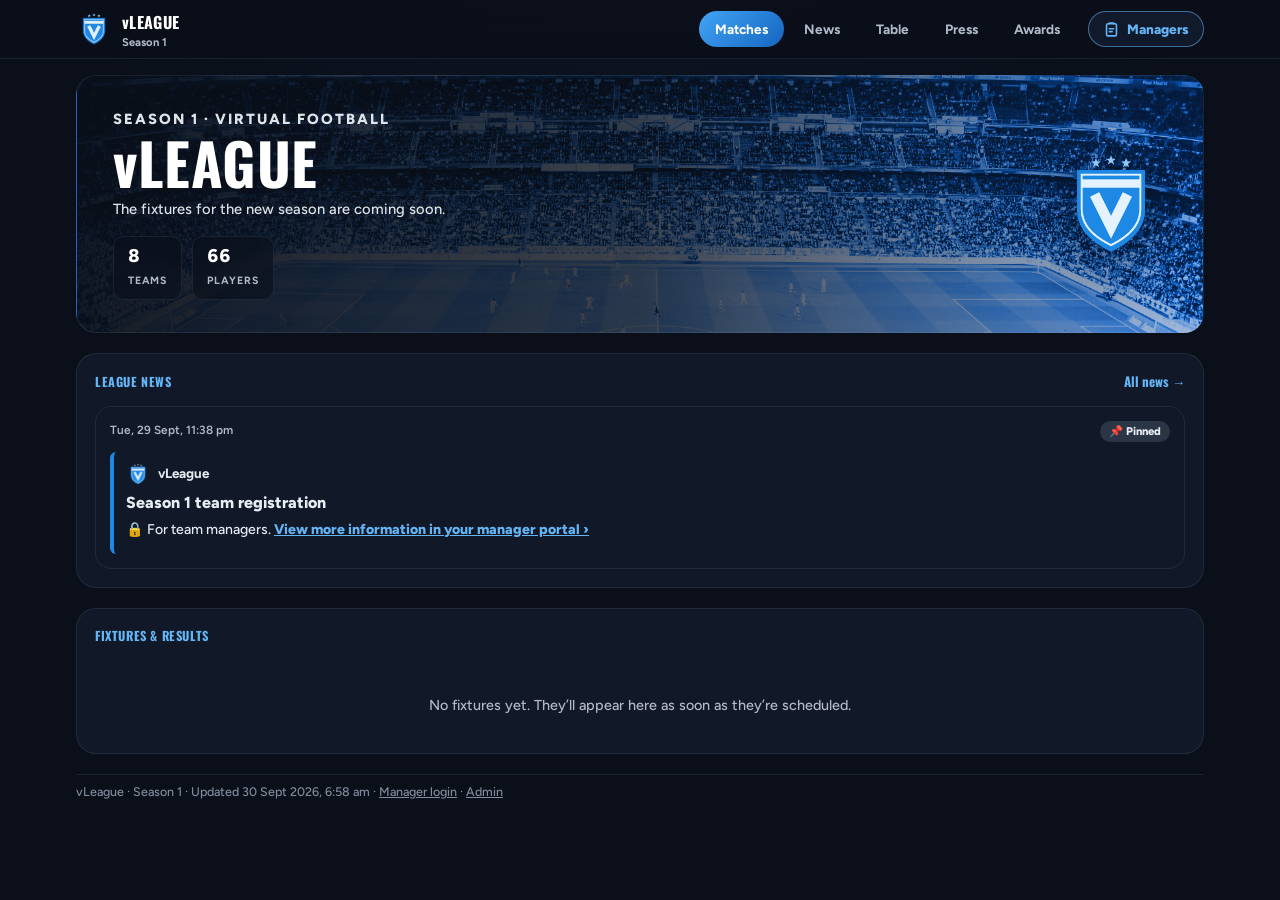
==== commit b7c4b3db: "Edit mode: date and time boxes no longer kick you out while typing Each digit typed in a date or tim" ====
--- a/index.html
+++ b/index.html
@@ -10,11 +10,11 @@
   <link rel="preconnect" href="https://fonts.googleapis.com">
   <link rel="preconnect" href="https://fonts.gstatic.com" crossorigin>
   <link rel="stylesheet" href="https://fonts.googleapis.com/css2?family=Oswald:wght@500;700&family=Figtree:wght@400;500;600;700;800&display=swap">
-  <link rel="stylesheet" href="css/styles.css?v=202609301636">
-  <link rel="stylesheet" href="css/news.css?v=202609301636">
-  <script type="importmap">{"imports":{"./js/admin-league.js":"./js/admin-league.js?v=202609301636","./js/admin-news.js":"./js/admin-news.js?v=202609301636","./js/admin-ui.js":"./js/admin-ui.js?v=202609301636","./js/admin.js":"./js/admin.js?v=202609301636","./js/awards.js":"./js/awards.js?v=202609301636","./js/broadcast.js":"./js/broadcast.js?v=202609301636","./js/config.js":"./js/config.js?v=202609301636","./js/data.js":"./js/data.js?v=202609301636","./js/highlights.js":"./js/highlights.js?v=202609301636","./js/home.js":"./js/home.js?v=202609301636","./js/league.js":"./js/league.js?v=202609301636","./js/manager-news.js":"./js/manager-news.js?v=202609301636","./js/manager-scout.js":"./js/manager-scout.js?v=202609301636","./js/manager.js":"./js/manager.js?v=202609301636","./js/managers.js":"./js/managers.js?v=202609301636","./js/match-player.js":"./js/match-player.js?v=202609301636","./js/match.js":"./js/match.js?v=202609301636","./js/news-page.js":"./js/news-page.js?v=202609301636","./js/news.js":"./js/news.js?v=202609301636","./js/press-effect.js":"./js/press-effect.js?v=202609301636","./js/press-panels.js":"./js/press-panels.js?v=202609301636","./js/press-view.js":"./js/press-view.js?v=202609301636","./js/press.js":"./js/press.js?v=202609301636","./js/replay.js":"./js/replay.js?v=202609301636","./js/sim-worker.js":"./js/sim-worker.js?v=202609301636","./js/simulate.js":"./js/simulate.js?v=202609301636","./js/table.js":"./js/table.js?v=202609301636","./js/ui.js":"./js/ui.js?v=202609301636","./js/updates.js":"./js/updates.js?v=202609301636","./js/viewers.js":"./js/viewers.js?v=202609301636"}}</script>
-  <script type="module" src="js/home.js?v=202609301636"></script>
-  <script type="module" src="js/updates.js?v=202609301636"></script>
+  <link rel="stylesheet" href="css/styles.css?v=202609301703">
+  <link rel="stylesheet" href="css/news.css?v=202609301703">
+  <script type="importmap">{"imports":{"./js/admin-league.js":"./js/admin-league.js?v=202609301703","./js/admin-news.js":"./js/admin-news.js?v=202609301703","./js/admin-ui.js":"./js/admin-ui.js?v=202609301703","./js/admin.js":"./js/admin.js?v=202609301703","./js/awards.js":"./js/awards.js?v=202609301703","./js/broadcast.js":"./js/broadcast.js?v=202609301703","./js/config.js":"./js/config.js?v=202609301703","./js/data.js":"./js/data.js?v=202609301703","./js/highlights.js":"./js/highlights.js?v=202609301703","./js/home.js":"./js/home.js?v=202609301703","./js/league.js":"./js/league.js?v=202609301703","./js/manager-news.js":"./js/manager-news.js?v=202609301703","./js/manager-scout.js":"./js/manager-scout.js?v=202609301703","./js/manager.js":"./js/manager.js?v=202609301703","./js/managers.js":"./js/managers.js?v=202609301703","./js/match-player.js":"./js/match-player.js?v=202609301703","./js/match.js":"./js/match.js?v=202609301703","./js/news-page.js":"./js/news-page.js?v=202609301703","./js/news.js":"./js/news.js?v=202609301703","./js/press-effect.js":"./js/press-effect.js?v=202609301703","./js/press-panels.js":"./js/press-panels.js?v=202609301703","./js/press-view.js":"./js/press-view.js?v=202609301703","./js/press.js":"./js/press.js?v=202609301703","./js/replay.js":"./js/replay.js?v=202609301703","./js/sim-worker.js":"./js/sim-worker.js?v=202609301703","./js/simulate.js":"./js/simulate.js?v=202609301703","./js/table.js":"./js/table.js?v=202609301703","./js/ui.js":"./js/ui.js?v=202609301703","./js/updates.js":"./js/updates.js?v=202609301703","./js/viewers.js":"./js/viewers.js?v=202609301703"}}</script>
+  <script type="module" src="js/home.js?v=202609301703"></script>
+  <script type="module" src="js/updates.js?v=202609301703"></script>
 </head>
 <body>
   <header class="topbar">
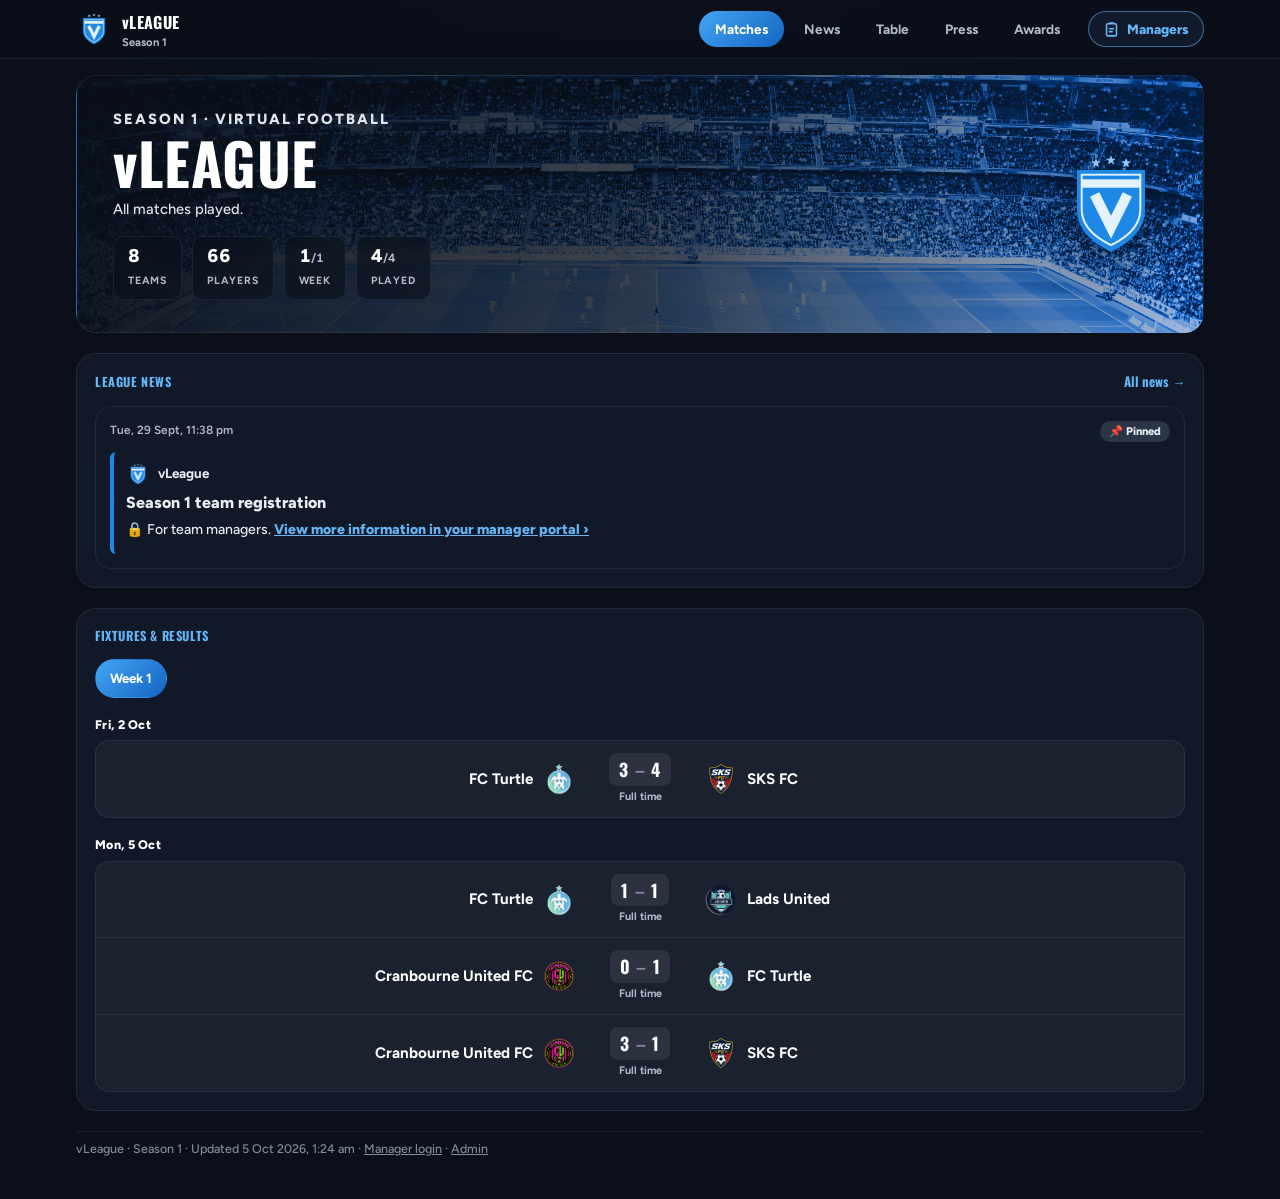
==== commit 28ad9cae: "Editor: faster team adding (auto code, Enter to add, bulk add)" ====
--- a/index.html
+++ b/index.html
@@ -10,11 +10,11 @@
   <link rel="preconnect" href="https://fonts.googleapis.com">
   <link rel="preconnect" href="https://fonts.gstatic.com" crossorigin>
   <link rel="stylesheet" href="https://fonts.googleapis.com/css2?family=Oswald:wght@500;700&family=Figtree:wght@400;500;600;700;800&display=swap">
-  <link rel="stylesheet" href="css/styles.css?v=202609301703">
-  <link rel="stylesheet" href="css/news.css?v=202609301703">
-  <script type="importmap">{"imports":{"./js/admin-league.js":"./js/admin-league.js?v=202609301703","./js/admin-news.js":"./js/admin-news.js?v=202609301703","./js/admin-ui.js":"./js/admin-ui.js?v=202609301703","./js/admin.js":"./js/admin.js?v=202609301703","./js/awards.js":"./js/awards.js?v=202609301703","./js/broadcast.js":"./js/broadcast.js?v=202609301703","./js/config.js":"./js/config.js?v=202609301703","./js/data.js":"./js/data.js?v=202609301703","./js/highlights.js":"./js/highlights.js?v=202609301703","./js/home.js":"./js/home.js?v=202609301703","./js/league.js":"./js/league.js?v=202609301703","./js/manager-news.js":"./js/manager-news.js?v=202609301703","./js/manager-scout.js":"./js/manager-scout.js?v=202609301703","./js/manager.js":"./js/manager.js?v=202609301703","./js/managers.js":"./js/managers.js?v=202609301703","./js/match-player.js":"./js/match-player.js?v=202609301703","./js/match.js":"./js/match.js?v=202609301703","./js/news-page.js":"./js/news-page.js?v=202609301703","./js/news.js":"./js/news.js?v=202609301703","./js/press-effect.js":"./js/press-effect.js?v=202609301703","./js/press-panels.js":"./js/press-panels.js?v=202609301703","./js/press-view.js":"./js/press-view.js?v=202609301703","./js/press.js":"./js/press.js?v=202609301703","./js/replay.js":"./js/replay.js?v=202609301703","./js/sim-worker.js":"./js/sim-worker.js?v=202609301703","./js/simulate.js":"./js/simulate.js?v=202609301703","./js/table.js":"./js/table.js?v=202609301703","./js/ui.js":"./js/ui.js?v=202609301703","./js/updates.js":"./js/updates.js?v=202609301703","./js/viewers.js":"./js/viewers.js?v=202609301703"}}</script>
-  <script type="module" src="js/home.js?v=202609301703"></script>
-  <script type="module" src="js/updates.js?v=202609301703"></script>
+  <link rel="stylesheet" href="css/styles.css?v=202610051247">
+  <link rel="stylesheet" href="css/news.css?v=202610051247">
+  <script type="importmap">{"imports":{"./js/admin-league.js":"./js/admin-league.js?v=202610051247","./js/admin-news.js":"./js/admin-news.js?v=202610051247","./js/admin-ui.js":"./js/admin-ui.js?v=202610051247","./js/admin.js":"./js/admin.js?v=202610051247","./js/awards.js":"./js/awards.js?v=202610051247","./js/broadcast.js":"./js/broadcast.js?v=202610051247","./js/config.js":"./js/config.js?v=202610051247","./js/data.js":"./js/data.js?v=202610051247","./js/highlights.js":"./js/highlights.js?v=202610051247","./js/home.js":"./js/home.js?v=202610051247","./js/league.js":"./js/league.js?v=202610051247","./js/manager-news.js":"./js/manager-news.js?v=202610051247","./js/manager-scout.js":"./js/manager-scout.js?v=202610051247","./js/manager.js":"./js/manager.js?v=202610051247","./js/managers.js":"./js/managers.js?v=202610051247","./js/match-player.js":"./js/match-player.js?v=202610051247","./js/match.js":"./js/match.js?v=202610051247","./js/news-page.js":"./js/news-page.js?v=202610051247","./js/news.js":"./js/news.js?v=202610051247","./js/press-effect.js":"./js/press-effect.js?v=202610051247","./js/press-panels.js":"./js/press-panels.js?v=202610051247","./js/press-view.js":"./js/press-view.js?v=202610051247","./js/press.js":"./js/press.js?v=202610051247","./js/replay.js":"./js/replay.js?v=202610051247","./js/sim-worker.js":"./js/sim-worker.js?v=202610051247","./js/simulate.js":"./js/simulate.js?v=202610051247","./js/table.js":"./js/table.js?v=202610051247","./js/ui.js":"./js/ui.js?v=202610051247","./js/updates.js":"./js/updates.js?v=202610051247","./js/viewers.js":"./js/viewers.js?v=202610051247"}}</script>
+  <script type="module" src="js/home.js?v=202610051247"></script>
+  <script type="module" src="js/updates.js?v=202610051247"></script>
 </head>
 <body>
   <header class="topbar">
